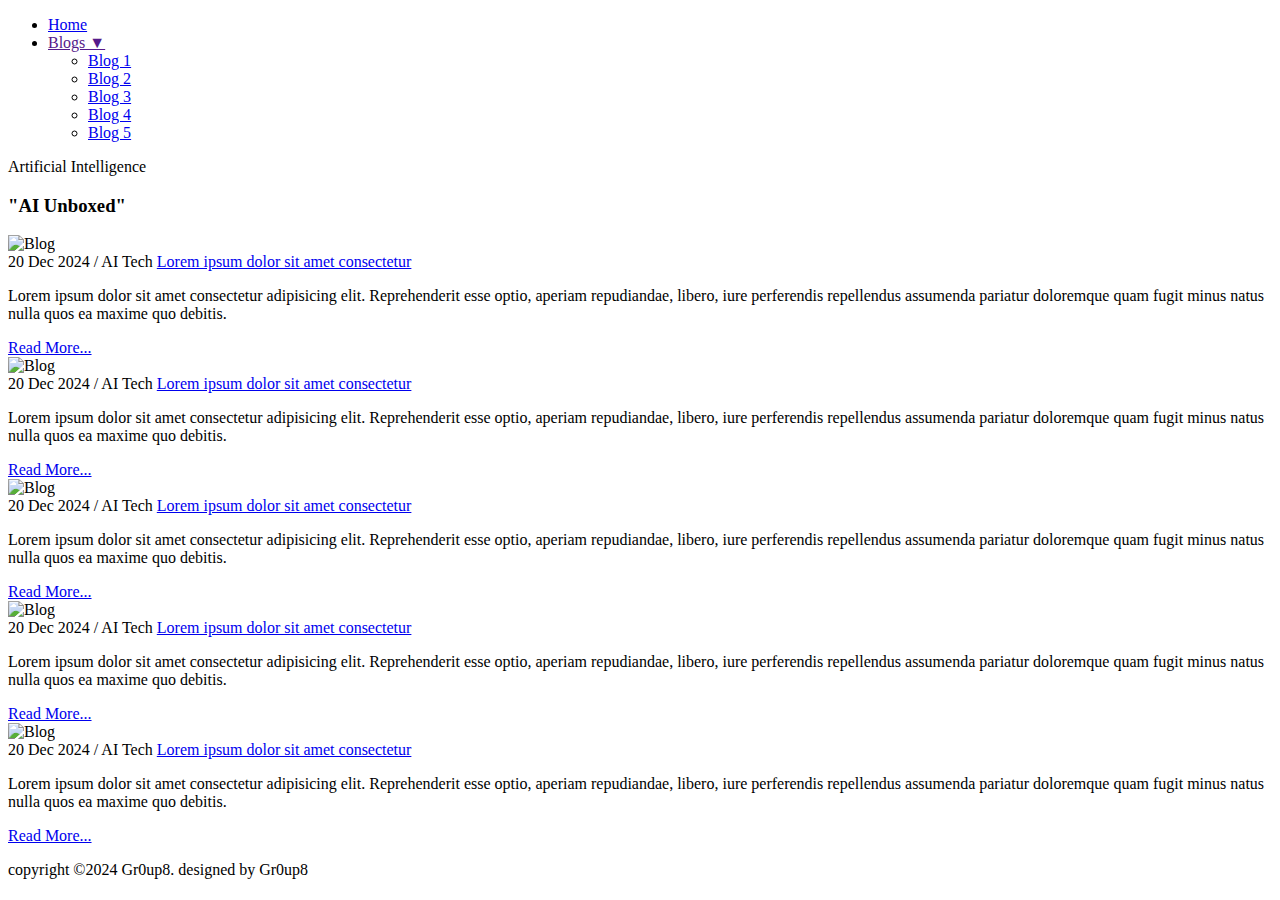
==== index.html @ 6b38f6d8 "Add files via upload" ====
<!DOCTYPE html>
<html lang="en">
<head>
    <meta charset="UTF-8">
    <meta name="viewport" content="width=device-width, initial-scale=1.0">
    <title>Blog</title>
    <link rel="stylesheet" href="css/style.css"/>

    <!-- Font -->
    <link rel="preconnect" href="https://fonts.googleapis.com">
    <link rel="preconnect" href="https://fonts.gstatic.com" crossorigin>
    <link href="https://fonts.googleapis.com/css2?family=Poppins:ital,wght@0,100;0,200;0,300;0,400;0,500;0,600;0,700;0,800;0,900;1,100;1,200;1,300;1,400;1,500;1,600;1,700;1,800;1,900&display=swap" rel="stylesheet">
</head>

<body>
<nav>
    <ul>
        <li><a href="index.html">Home</a></li>
        <li>
            <a href="">Blogs ▼</a>
            <ul class="dropdown">
                <li><a href="page1.html">Blog 1</a></li>
                <li><a href="page2.html">Blog 2</a></li>
                <li><a href="page3.html">Blog 3</a></li>
                <li><a href="page4.html">Blog 4</a></li>
                <li><a href="page5.html">Blog 5</a></li>
            </ul>
        </li>
    </ul>
</nav>

    <!-- Blog -->
    <section id="blog">

        <!-- Heading -->
        <div class="blog-heading">
            <span>Artificial Intelligence</span>
            <h3>"AI Unboxed"</h3>
        </div>

        <!-- Blog container -->
        <div class="blog-container">

            <!-- Box 1 -->
            <div class="blog-box">

                 
                <div class="blog-img">
                    <img src="img/img.jpg" alt="Blog">
                </div>

                <!-- Text -->
                <div class="blog-text">
                    <span>20 Dec 2024 / AI Tech</span>
                    <a href="page1.html" class="blog-title">Lorem ipsum dolor sit amet consectetur</a>
                    <p>Lorem ipsum dolor sit amet consectetur adipisicing elit. Reprehenderit esse optio, aperiam repudiandae, libero, iure perferendis repellendus assumenda pariatur doloremque quam fugit minus natus nulla quos ea maxime quo debitis.</p>
                    <a href="page1.html">Read More...</a>
                </div>
                
            </div>

            <!-- Box 2 -->
            <div class="blog-box">

                 
                <div class="blog-img">
                    <img src="img/img.jpg" alt="Blog">
                </div>

                <!-- Text -->
                <div class="blog-text">
                    <span>20 Dec 2024 / AI Tech</span>
                    <a href="page2.html" class="blog-title">Lorem ipsum dolor sit amet consectetur</a>
                    <p>Lorem ipsum dolor sit amet consectetur adipisicing elit. Reprehenderit esse optio, aperiam repudiandae, libero, iure perferendis repellendus assumenda pariatur doloremque quam fugit minus natus nulla quos ea maxime quo debitis.</p>
                    <a href="page2.html">Read More...</a>
                </div>
                
            </div>

            <!-- Box 3 -->
            <div class="blog-box">

                 
                <div class="blog-img">
                    <img src="img/img.jpg" alt="Blog">
                </div>

                <!-- Text -->
                <div class="blog-text">
                    <span>20 Dec 2024 / AI Tech</span>
                    <a href="page3.html" class="blog-title">Lorem ipsum dolor sit amet consectetur</a>
                    <p>Lorem ipsum dolor sit amet consectetur adipisicing elit. Reprehenderit esse optio, aperiam repudiandae, libero, iure perferendis repellendus assumenda pariatur doloremque quam fugit minus natus nulla quos ea maxime quo debitis.</p>
                    <a href="page3.html">Read More...</a>
                </div>
                
            </div>

            <!-- Box 4 -->
            <div class="blog-box">

                 
                <div class="blog-img">
                    <img src="img/img.jpg" alt="Blog">
                </div>

                <!-- Text -->
                <div class="blog-text">
                    <span>20 Dec 2024 / AI Tech</span>
                    <a href="page4.html" class="blog-title">Lorem ipsum dolor sit amet consectetur</a>
                    <p>Lorem ipsum dolor sit amet consectetur adipisicing elit. Reprehenderit esse optio, aperiam repudiandae, libero, iure perferendis repellendus assumenda pariatur doloremque quam fugit minus natus nulla quos ea maxime quo debitis.</p>
                    <a href="page4.html">Read More...</a>
                </div>
                
            </div>

            <!-- Box 5 -->
            <div class="blog-box">

                 
                <div class="blog-img">
                    <img src="img/img.jpg" alt="Blog">
                </div>

                <!-- Text -->
                <div class="blog-text">
                    <span>20 Dec 2024 / AI Tech</span>
                    <a href="page5.html" class="blog-title">Lorem ipsum dolor sit amet consectetur</a>
                    <p>Lorem ipsum dolor sit amet consectetur adipisicing elit. Reprehenderit esse optio, aperiam repudiandae, libero, iure perferendis repellendus assumenda pariatur doloremque quam fugit minus natus nulla quos ea maxime quo debitis.</p>
                    <a href="page5.html">Read More...</a>
                </div>
                
            </div>

        </div>

    </section>

    <footer>
        <div class="footer-bottom">
            <p>copyright &copy;2024 Gr0up8. designed by <span>Gr0up8</span></p>
        </div>
    </footer>
    
</body>
</html>
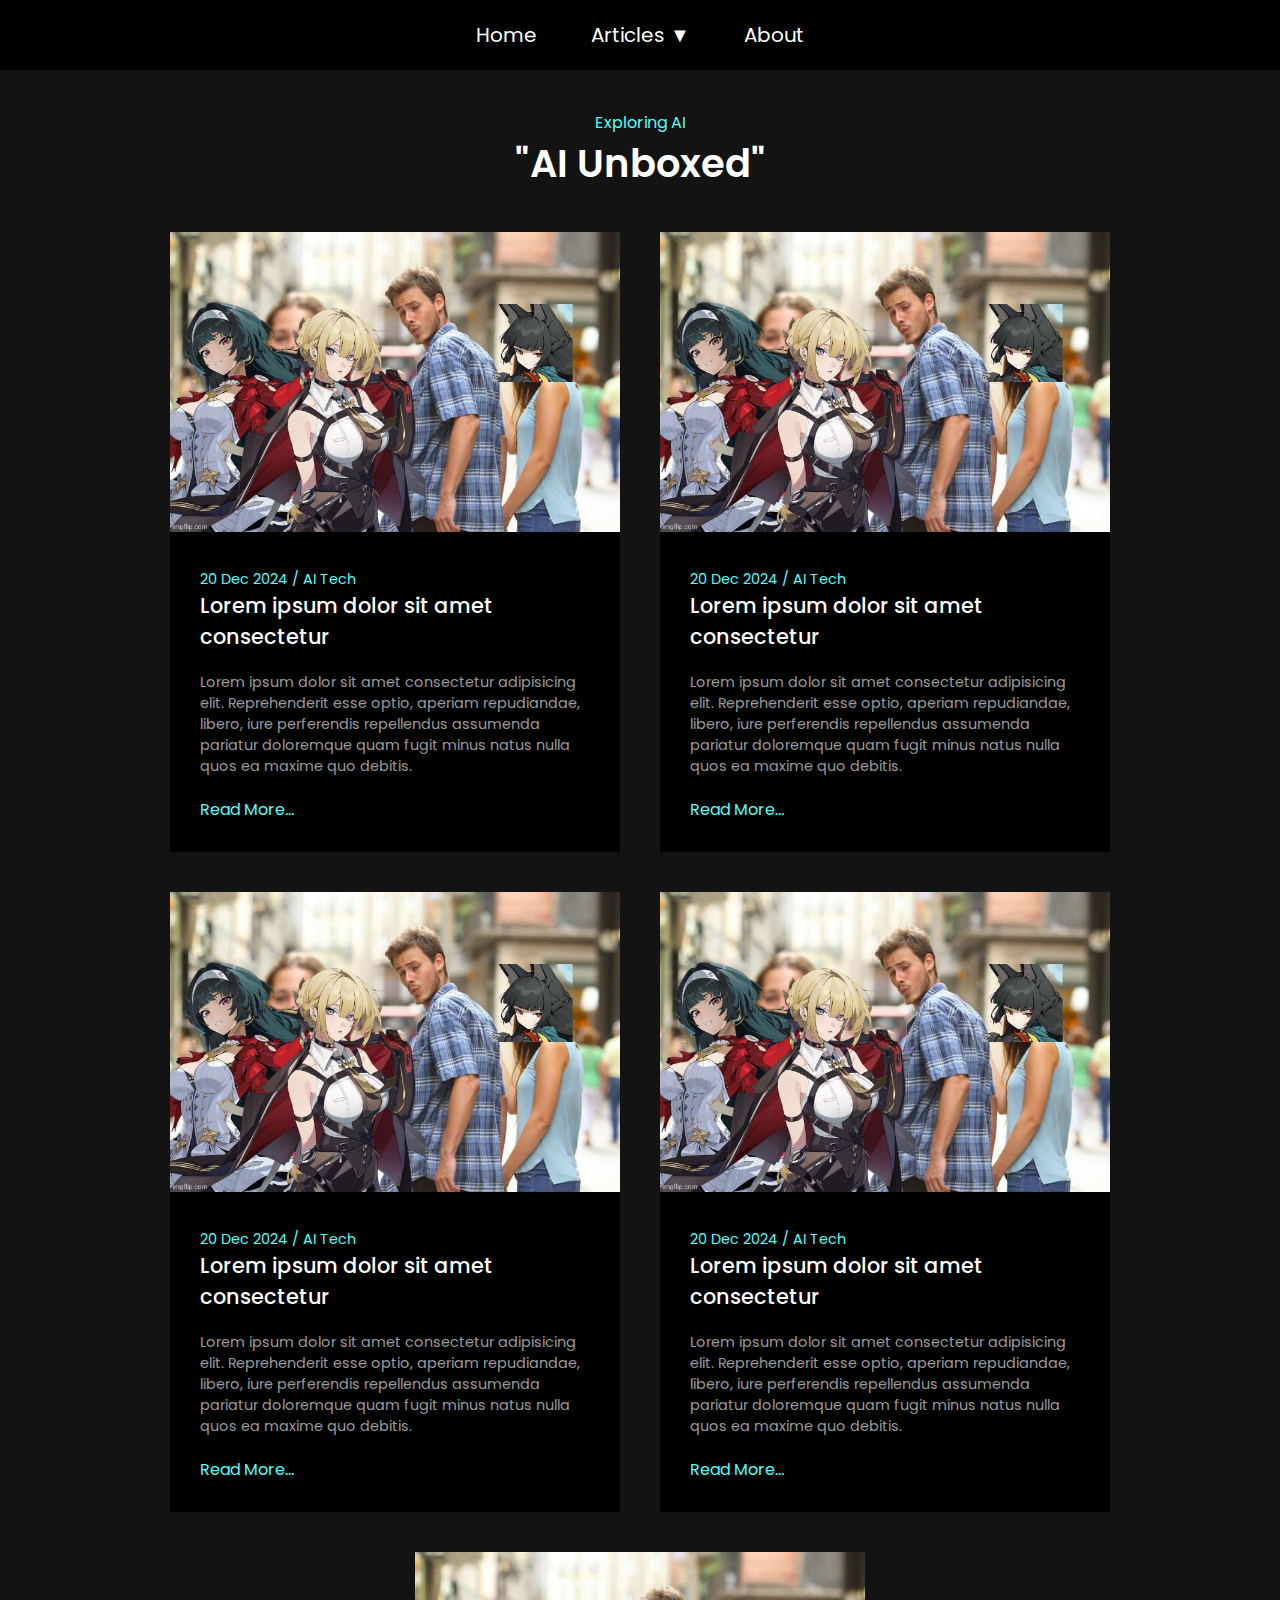
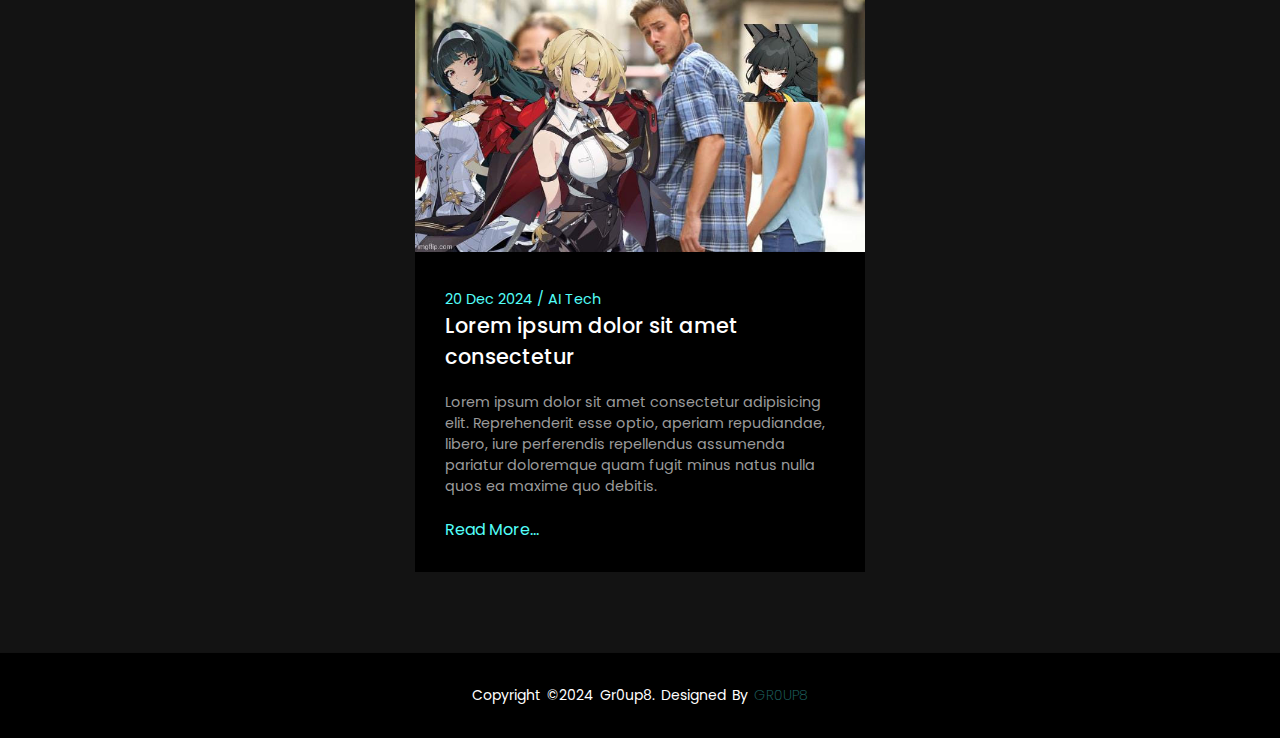
==== commit eee5a315: "Add files via upload" ====
--- a/index.html
+++ b/index.html
@@ -13,29 +13,31 @@
 </head>
 
 <body>
-<nav>
-    <ul>
-        <li><a href="index.html">Home</a></li>
-        <li>
-            <a href="">Blogs ▼</a>
-            <ul class="dropdown">
-                <li><a href="page1.html">Blog 1</a></li>
-                <li><a href="page2.html">Blog 2</a></li>
-                <li><a href="page3.html">Blog 3</a></li>
-                <li><a href="page4.html">Blog 4</a></li>
-                <li><a href="page5.html">Blog 5</a></li>
-            </ul>
-        </li>
-    </ul>
-</nav>
+    <nav>
+        <ul>
+            <li><a href="index.html">Home</a></li>
+            <li>
+                <a href="index.html">Articles ▼</a>
+                <ul class="dropdown">
+                    <li><a href="page1.html">Article 1</a></li>
+                    <li><a href="page2.html">Article 2</a></li>
+                    <li><a href="page3.html">Article 3</a></li>
+                    <li><a href="page4.html">Article 4</a></li>
+                    <li><a href="page5.html">Article 5</a></li>
+                </ul>
+            </li>
+            <li><a href="about.html">About</a></li>
+        </ul>
+    </nav>
 
     <!-- Blog -->
     <section id="blog">
 
         <!-- Heading -->
         <div class="blog-heading">
-            <span>Artificial Intelligence</span>
+            <span>Exploring AI</span>
             <h3>"AI Unboxed"</h3>
+
         </div>
 
         <!-- Blog container -->
@@ -46,7 +48,9 @@
 
                  
                 <div class="blog-img">
-                    <img src="img/img.jpg" alt="Blog">
+                    <a href="page1.html">
+                        <img src="img/img.jpg" alt="Blog">
+                    </a>
                 </div>
 
                 <!-- Text -->
@@ -64,7 +68,9 @@
 
                  
                 <div class="blog-img">
-                    <img src="img/img.jpg" alt="Blog">
+                    <a href="page2.html">
+                        <img src="img/img.jpg" alt="Blog">
+                    </a>
                 </div>
 
                 <!-- Text -->
@@ -82,7 +88,9 @@
 
                  
                 <div class="blog-img">
-                    <img src="img/img.jpg" alt="Blog">
+                    <a href="page3.html">
+                        <img src="img/img.jpg" alt="Blog">
+                    </a>
                 </div>
 
                 <!-- Text -->
@@ -100,7 +108,9 @@
 
                  
                 <div class="blog-img">
-                    <img src="img/img.jpg" alt="Blog">
+                    <a href="page4.html">
+                        <img src="img/img.jpg" alt="Blog">
+                    </a>
                 </div>
 
                 <!-- Text -->
@@ -118,7 +128,9 @@
 
                  
                 <div class="blog-img">
-                    <img src="img/img.jpg" alt="Blog">
+                    <a href="page5.html">
+                        <img src="img/img.jpg" alt="Blog">
+                    </a>
                 </div>
 
                 <!-- Text -->
--- a/css/style.css
+++ b/css/style.css
@@ -0,0 +1,297 @@
+*{
+    margin: 0;
+    padding: 0;
+    font-family: 'Poppins', sans-serif;
+    box-sizing: border-box;
+}
+
+a{
+    text-decoration: none;
+}
+
+ul {
+    list-style: none;
+    background-color: #000000;
+    display: inline-block;
+    padding: 0;
+    margin: 0;
+}
+
+nav {
+    background-color: #000000;
+    display: flex;
+    justify-content: center;
+    width: 100%;
+}
+
+ul li{
+    display: inline-block;
+    position: relative;
+}
+
+ul li a{
+    display: block;
+    padding: 20px 25px;
+    color: #fff;
+    text-decoration: none;
+    text-align: center;
+    font-size: 20px;
+    transition: color 0.3s ease;
+}
+
+ul li ul.dropdown {
+    width: 100%;
+    background: #1a1e21;
+    position: absolute;
+    z-index: 999;
+    max-height: 0;
+    overflow: hidden;
+    opacity: 0;
+    transform: translateY(-2px);
+    transition: all 0.5s ease;
+}
+
+ul li a:hover {
+    color: #f33c3c;
+    background: none;
+}
+
+ul li ul.dropdown li a:hover {
+    color: #f33c3c;
+    background: none;
+}
+
+ul li ul.dropdown li {
+    width: 100%;
+}
+
+ul li:hover ul.dropdown {
+    max-height: 500px;
+    opacity: 1;
+}
+
+body {
+    margin: 0px;
+    padding: 0px;
+    font-family: 'Poppins';
+    background-color: #131313;
+}
+
+/*-- Blog --*/
+#blog{
+    display: flex;
+    justify-content: center;
+    align-items: center;
+    flex-direction: column;
+    padding: 40px;
+    border-bottom: 1px solid rgba(0, 0, 0, 0.05);
+}
+
+.blog-heading {
+    display: flex;
+    justify-content: center;
+    align-items: center;
+    flex-direction: column;
+}
+
+.blog-heading span{
+    color: #53fff9;
+}
+
+.blog-heading h3{
+    font-size: 2.4rem;
+    color: #ffffff;
+    font-weight: 600;
+}
+
+.blog-container{
+    display: flex;
+    justify-content: center;
+    align-items: center;
+    margin: 20px 20px;
+    flex-wrap: wrap;
+}
+
+.blog-box{
+    width: 450px;
+    background-color: #000000;
+    margin: 20px;
+}
+
+.blog-img{
+    width: 100%;
+    height: auto;
+}
+
+.blog-img img{
+    width: 100%;
+    height: 100%;
+    object-fit: cover;
+    object-position: center;
+}
+
+.blog-text{
+    padding: 30px;
+    display: flex;
+    flex-direction: column;
+}
+
+.blog-text span{
+    color: #53fff9;
+    font-size: 0.9rem;
+}
+
+.blog-text .blog-title{
+    font-size: 1.3rem;
+    font-weight: 500;
+    color: #ffffff;
+}
+
+.blog-text .blog-title:hover{
+    color: #f33c3c;
+    transition: all ease 0.3s;
+}
+
+.blog-text p{
+    color: #9b9b9b;
+    font-size: 0.9rem;
+    display: -webkit-box;
+    -webkit-line-clamp: 3;
+    -webkit-box-orient: horizontal;
+    overflow: hidden;
+    text-overflow: ellipsis;
+    margin: 20px 0px;
+}
+
+.blog-text a{
+    color: #53fff9;   
+}
+
+.blog-text a:hover{
+    color: #f33c3c;
+    transition: all ease 0.3s;
+}
+
+/* Footer */
+
+.footer-bottom{
+    background: #000000;
+    width: 100vw;
+    padding: 20px 0;
+    text-align: center;
+    color: white;
+}
+
+.footer-bottom p{
+    font-size: 14px;
+    word-spacing: 2px;
+    text-transform: capitalize;
+    padding: 12px 0;
+}
+
+.footer-bottom span{
+    text-transform: uppercase;
+    opacity: .4;
+    font-weight: 200;
+    color: #53fff9;
+}
+
+@media screen and (max-width: 768px) {
+    .blog-container {
+        margin: 10px 10px;
+    }
+
+    .blog-box {
+        width: 100%;
+        max-width: 550px;
+        margin: 15px 10px;
+    }
+
+    .blog-heading h3 {
+        font-size: 2rem;
+    }
+
+    nav ul li a {
+        padding: 15px 20px;
+        font-size: 18px;
+    }
+}
+
+@media screen and (max-width: 480px) {
+    nav {
+        position: relative;
+    }
+
+    nav ul {
+        width: 100%;
+    }
+
+    nav ul li {
+        display: block;
+        width: 100%;
+    }
+
+    nav ul li a {
+        padding: 15px;
+        font-size: 16px;
+    }
+
+    ul li ul.dropdown {
+        position: static;
+        width: 100%;
+        background: #2a2e31;
+    }
+
+    .blog-heading h3 {
+        font-size: 1.6rem;
+        text-align: center;
+    }
+
+    .blog-box {
+        margin: 15px 0;
+    }
+
+    .blog-text {
+        padding: 20px;
+    }
+
+    .blog-text .blog-title {
+        font-size: 1.1rem;
+    }
+
+    .blog-text p {
+        font-size: 0.85rem;
+        margin: 15px 0px;
+    }
+
+    #blog {
+        padding: 20px;
+    }
+
+    .footer-bottom {
+        padding: 15px 10px;
+    }
+
+    .footer-bottom p {
+        font-size: 12px;
+    }
+}
+
+@media screen and (max-width: 320px) {
+    .blog-heading h3 {
+        font-size: 1.4rem;
+    }
+
+    .blog-text {
+        padding: 15px;
+    }
+
+    .blog-text .blog-title {
+        font-size: 1rem;
+    }
+
+    nav ul li a {
+        padding: 12px;
+        font-size: 14px;
+    }
+}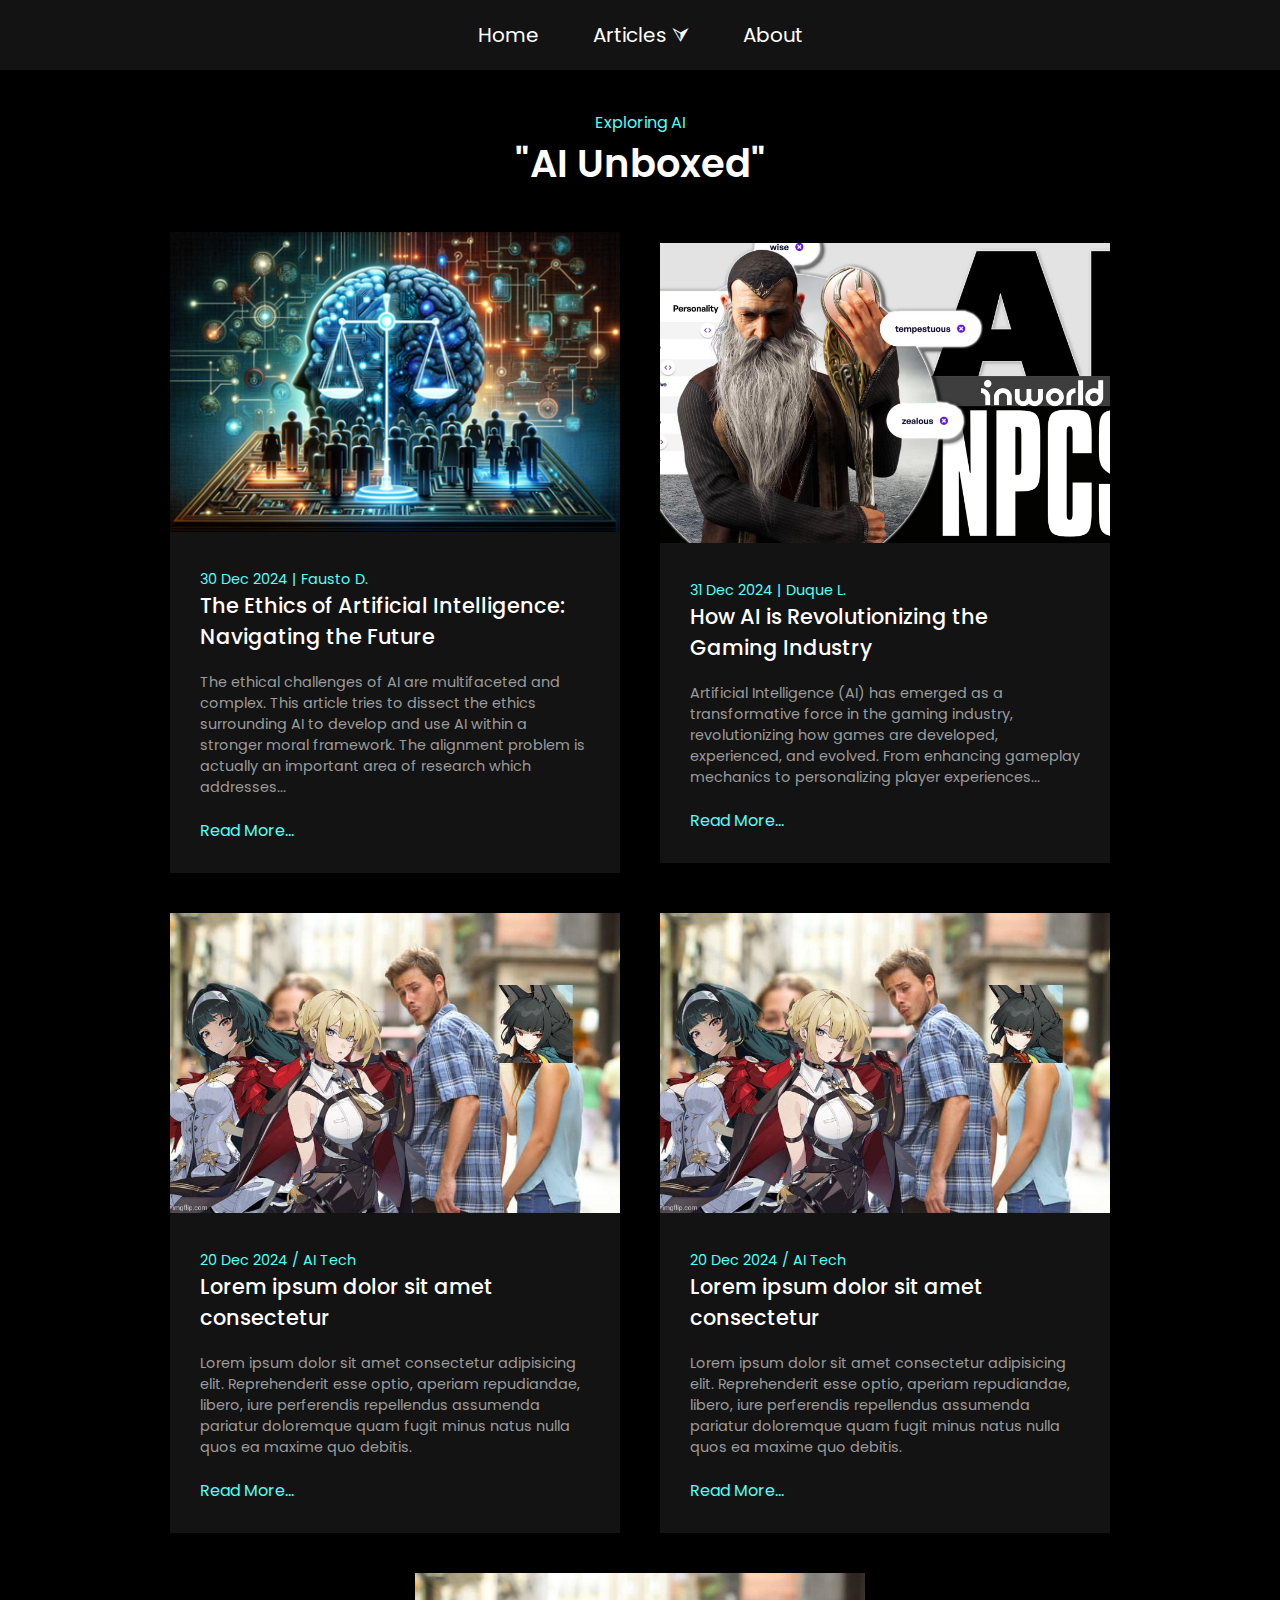
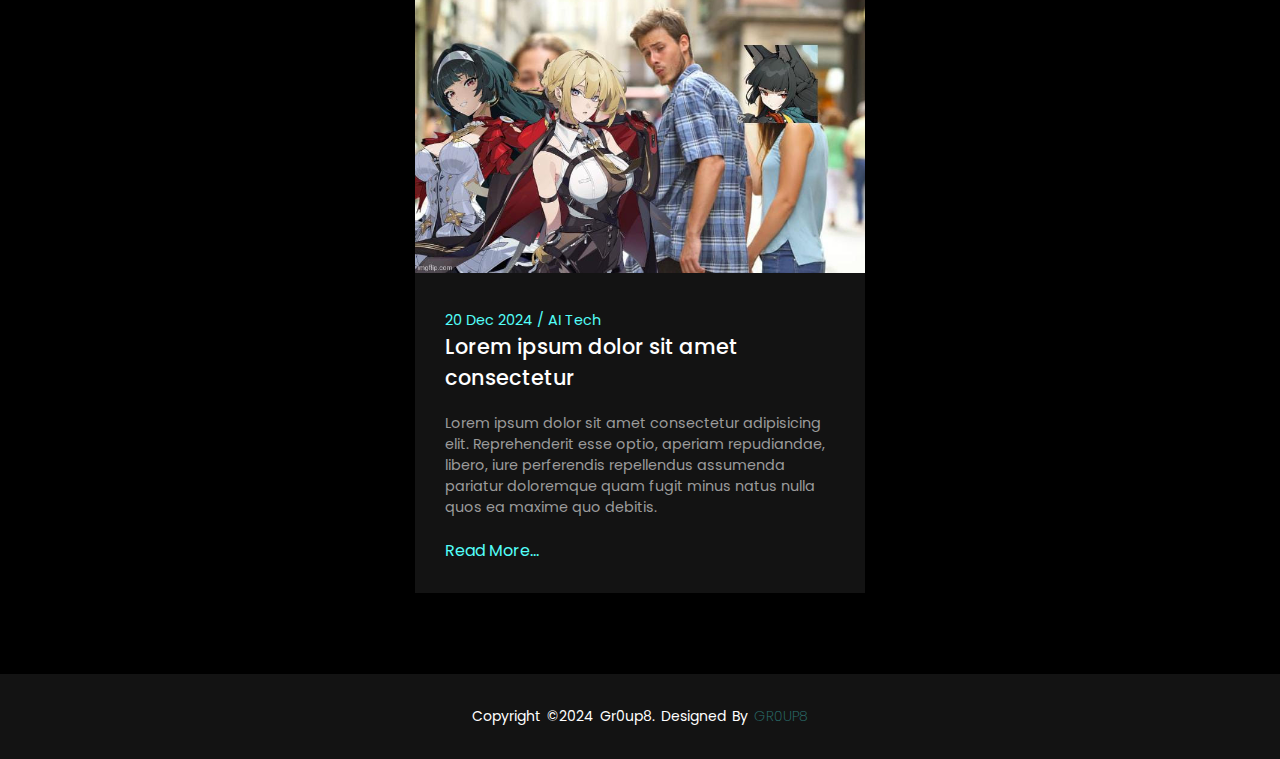
==== commit bd4b10b0: "Add files via upload" ====
--- a/index.html
+++ b/index.html
@@ -3,9 +3,9 @@
 <head>
     <meta charset="UTF-8">
     <meta name="viewport" content="width=device-width, initial-scale=1.0">
-    <title>Blog</title>
+    <title>AI - Unboxed</title>
     <link rel="stylesheet" href="css/style.css"/>
-
+    <link rel="shortcut icon" href="img/icon.png"/>
     <!-- Font -->
     <link rel="preconnect" href="https://fonts.googleapis.com">
     <link rel="preconnect" href="https://fonts.gstatic.com" crossorigin>
@@ -17,7 +17,7 @@
         <ul>
             <li><a href="index.html">Home</a></li>
             <li>
-                <a href="index.html">Articles ▼</a>
+                <a href="index.html">Articles ⮛</a>
                 <ul class="dropdown">
                     <li><a href="page1.html">Article 1</a></li>
                     <li><a href="page2.html">Article 2</a></li>
@@ -49,15 +49,15 @@
                  
                 <div class="blog-img">
                     <a href="page1.html">
-                        <img src="img/img.jpg" alt="Blog">
+                        <img src="img/Picture1.png" alt="Blog">
                     </a>
                 </div>
 
                 <!-- Text -->
                 <div class="blog-text">
-                    <span>20 Dec 2024 / AI Tech</span>
-                    <a href="page1.html" class="blog-title">Lorem ipsum dolor sit amet consectetur</a>
-                    <p>Lorem ipsum dolor sit amet consectetur adipisicing elit. Reprehenderit esse optio, aperiam repudiandae, libero, iure perferendis repellendus assumenda pariatur doloremque quam fugit minus natus nulla quos ea maxime quo debitis.</p>
+                    <span>30 Dec 2024 | Fausto D.</span>
+                    <a href="page1.html" class="blog-title">The Ethics of Artificial Intelligence: Navigating the Future</a>
+                    <p>The ethical challenges of AI are multifaceted and complex. This article tries to dissect the ethics surrounding AI to develop and use AI within a stronger moral framework. The alignment problem is actually an important area of research which addresses...</p>
                     <a href="page1.html">Read More...</a>
                 </div>
                 
@@ -69,15 +69,15 @@
                  
                 <div class="blog-img">
                     <a href="page2.html">
-                        <img src="img/img.jpg" alt="Blog">
+                        <img src="img/page2.jpg" alt="Blog">
                     </a>
                 </div>
 
                 <!-- Text -->
                 <div class="blog-text">
-                    <span>20 Dec 2024 / AI Tech</span>
-                    <a href="page2.html" class="blog-title">Lorem ipsum dolor sit amet consectetur</a>
-                    <p>Lorem ipsum dolor sit amet consectetur adipisicing elit. Reprehenderit esse optio, aperiam repudiandae, libero, iure perferendis repellendus assumenda pariatur doloremque quam fugit minus natus nulla quos ea maxime quo debitis.</p>
+                    <span>31 Dec 2024 | Duque L.</span>
+                    <a href="page2.html" class="blog-title">How AI is Revolutionizing the Gaming Industry</a>
+                    <p>Artificial Intelligence (AI) has emerged as a transformative force in the gaming industry, revolutionizing how games are developed, experienced, and evolved. From enhancing gameplay mechanics to personalizing player experiences...</p>
                     <a href="page2.html">Read More...</a>
                 </div>
                 
--- a/css/style.css
+++ b/css/style.css
@@ -11,14 +11,14 @@
 
 ul {
     list-style: none;
-    background-color: #000000;
+    background-color: #131313;
     display: inline-block;
     padding: 0;
     margin: 0;
 }
 
 nav {
-    background-color: #000000;
+    background-color: #131313;
     display: flex;
     justify-content: center;
     width: 100%;
@@ -74,7 +74,7 @@
     margin: 0px;
     padding: 0px;
     font-family: 'Poppins';
-    background-color: #131313;
+    background-color: #000000;
 }
 
 /*-- Blog --*/
@@ -114,7 +114,7 @@
 
 .blog-box{
     width: 450px;
-    background-color: #000000;
+    background-color: #131313;
     margin: 20px;
 }
 
@@ -125,9 +125,14 @@
 
 .blog-img img{
     width: 100%;
-    height: 100%;
+    height: 300px;
     object-fit: cover;
     object-position: center;
+    transition: transform 0.3s ease;
+}
+
+.blog-img img:hover{
+    transform: scale(1.1);
 }
 
 .blog-text{
@@ -155,9 +160,6 @@
 .blog-text p{
     color: #9b9b9b;
     font-size: 0.9rem;
-    display: -webkit-box;
-    -webkit-line-clamp: 3;
-    -webkit-box-orient: horizontal;
     overflow: hidden;
     text-overflow: ellipsis;
     margin: 20px 0px;
@@ -172,10 +174,39 @@
     transition: all ease 0.3s;
 }
 
+/* About */
+
+.about-section {
+    max-width: 800px;
+    margin: 0 auto;
+    padding: 40px 20px;
+    color: #ffffff;
+    min-height: calc(100vh - 150px);
+}
+
+.about-section h1 {
+    color: #ffffff;
+    font-size: 2.4rem;
+    margin-bottom: 30px;
+    text-align: center;
+}
+
+.about-section p {
+    color: #9b9b9b;
+    font-size: 1.1rem;
+    line-height: 1.8;
+    margin-bottom: 20px;
+}
+
+.highlight {
+    color: #53fff9;
+    font-weight: 500;
+}
+
 /* Footer */
 
 .footer-bottom{
-    background: #000000;
+    background: #131313;
     width: 100vw;
     padding: 20px 0;
     text-align: center;
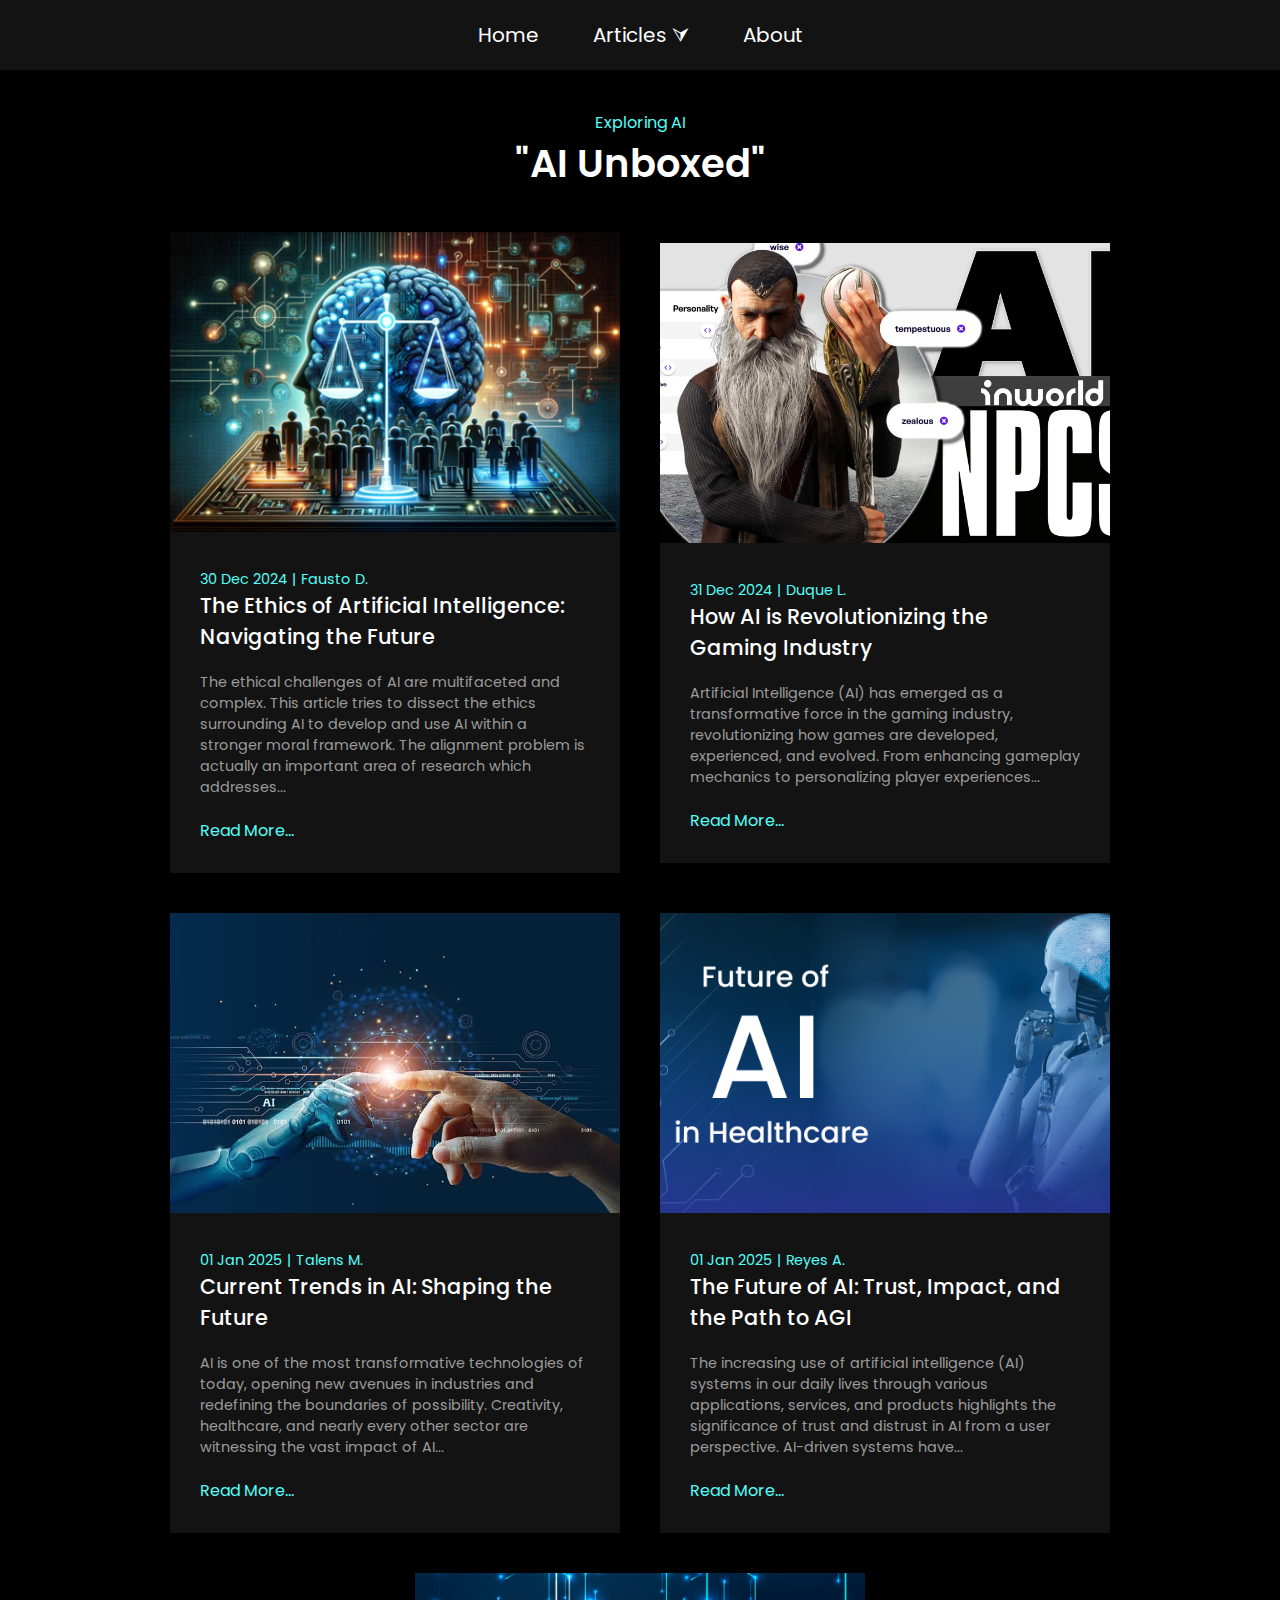
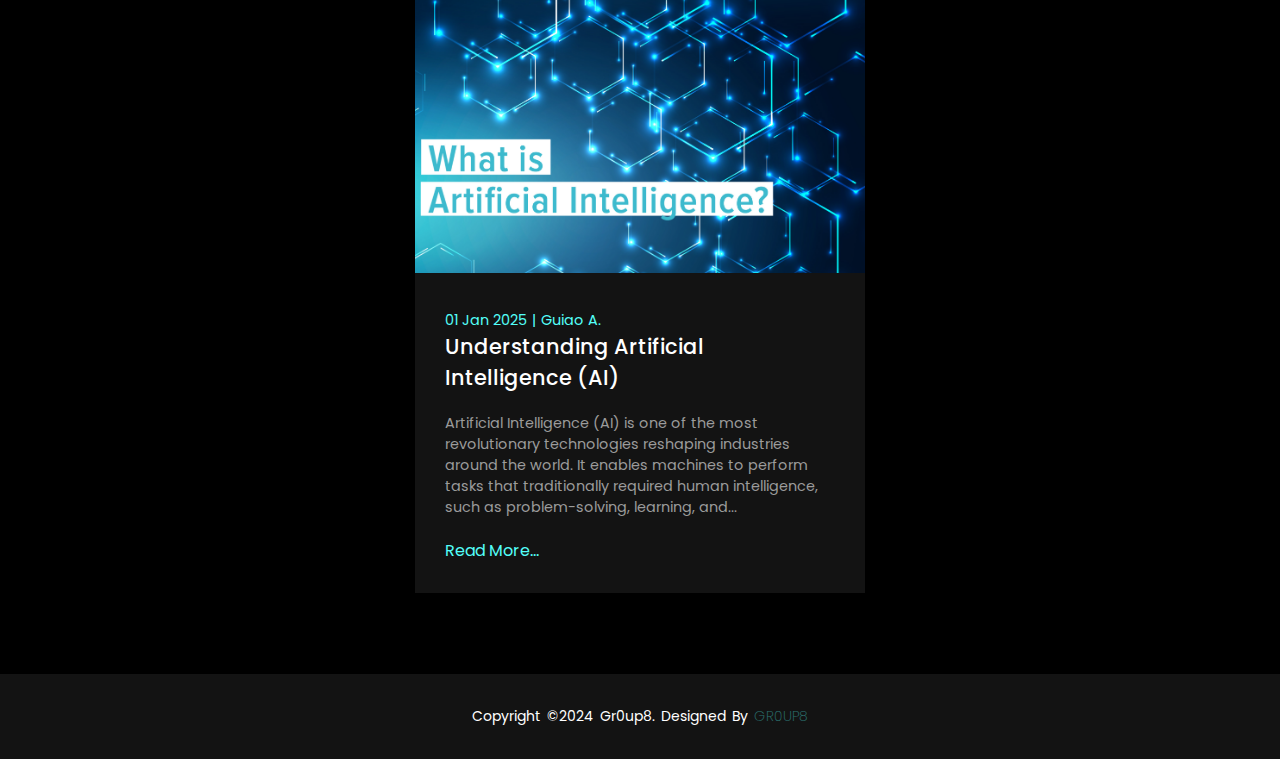
==== commit 128e45ef: "Add files via upload" ====
--- a/index.html
+++ b/index.html
@@ -89,15 +89,15 @@
                  
                 <div class="blog-img">
                     <a href="page3.html">
-                        <img src="img/img.jpg" alt="Blog">
+                        <img src="img/pg3.jpg" alt="Blog">
                     </a>
                 </div>
 
                 <!-- Text -->
                 <div class="blog-text">
-                    <span>20 Dec 2024 / AI Tech</span>
-                    <a href="page3.html" class="blog-title">Lorem ipsum dolor sit amet consectetur</a>
-                    <p>Lorem ipsum dolor sit amet consectetur adipisicing elit. Reprehenderit esse optio, aperiam repudiandae, libero, iure perferendis repellendus assumenda pariatur doloremque quam fugit minus natus nulla quos ea maxime quo debitis.</p>
+                    <span>01 Jan 2025 | Talens M.</span>
+                    <a href="page3.html" class="blog-title">Current Trends in AI: Shaping the Future</a>
+                    <p>AI is one of the most transformative technologies of today, opening new avenues in industries and redefining the boundaries of possibility. Creativity, healthcare, and nearly every other sector are witnessing the vast impact of AI...</p>
                     <a href="page3.html">Read More...</a>
                 </div>
                 
@@ -109,15 +109,15 @@
                  
                 <div class="blog-img">
                     <a href="page4.html">
-                        <img src="img/img.jpg" alt="Blog">
+                        <img src="img/pg4.png" alt="Blog">
                     </a>
                 </div>
 
                 <!-- Text -->
                 <div class="blog-text">
-                    <span>20 Dec 2024 / AI Tech</span>
-                    <a href="page4.html" class="blog-title">Lorem ipsum dolor sit amet consectetur</a>
-                    <p>Lorem ipsum dolor sit amet consectetur adipisicing elit. Reprehenderit esse optio, aperiam repudiandae, libero, iure perferendis repellendus assumenda pariatur doloremque quam fugit minus natus nulla quos ea maxime quo debitis.</p>
+                    <span>01 Jan 2025 | Reyes A.</span>
+                    <a href="page4.html" class="blog-title">The Future of AI: Trust, Impact, and the Path to AGI</a>
+                    <p>The increasing use of artificial intelligence (AI) systems in our daily lives through various applications, services, and products highlights the significance of trust and distrust in AI from a user perspective. AI-driven systems have...</p>
                     <a href="page4.html">Read More...</a>
                 </div>
                 
@@ -129,15 +129,15 @@
                  
                 <div class="blog-img">
                     <a href="page5.html">
-                        <img src="img/img.jpg" alt="Blog">
+                        <img src="img/pg5.jpg" alt="Blog">
                     </a>
                 </div>
 
                 <!-- Text -->
                 <div class="blog-text">
-                    <span>20 Dec 2024 / AI Tech</span>
-                    <a href="page5.html" class="blog-title">Lorem ipsum dolor sit amet consectetur</a>
-                    <p>Lorem ipsum dolor sit amet consectetur adipisicing elit. Reprehenderit esse optio, aperiam repudiandae, libero, iure perferendis repellendus assumenda pariatur doloremque quam fugit minus natus nulla quos ea maxime quo debitis.</p>
+                    <span>01 Jan 2025 | Guiao A.</span>
+                    <a href="page5.html" class="blog-title">Understanding Artificial Intelligence (AI)</a>
+                    <p>Artificial Intelligence (AI) is one of the most revolutionary technologies reshaping industries around the world. It enables machines to perform tasks that traditionally required human intelligence, such as problem-solving, learning, and...</p>
                     <a href="page5.html">Read More...</a>
                 </div>
                 
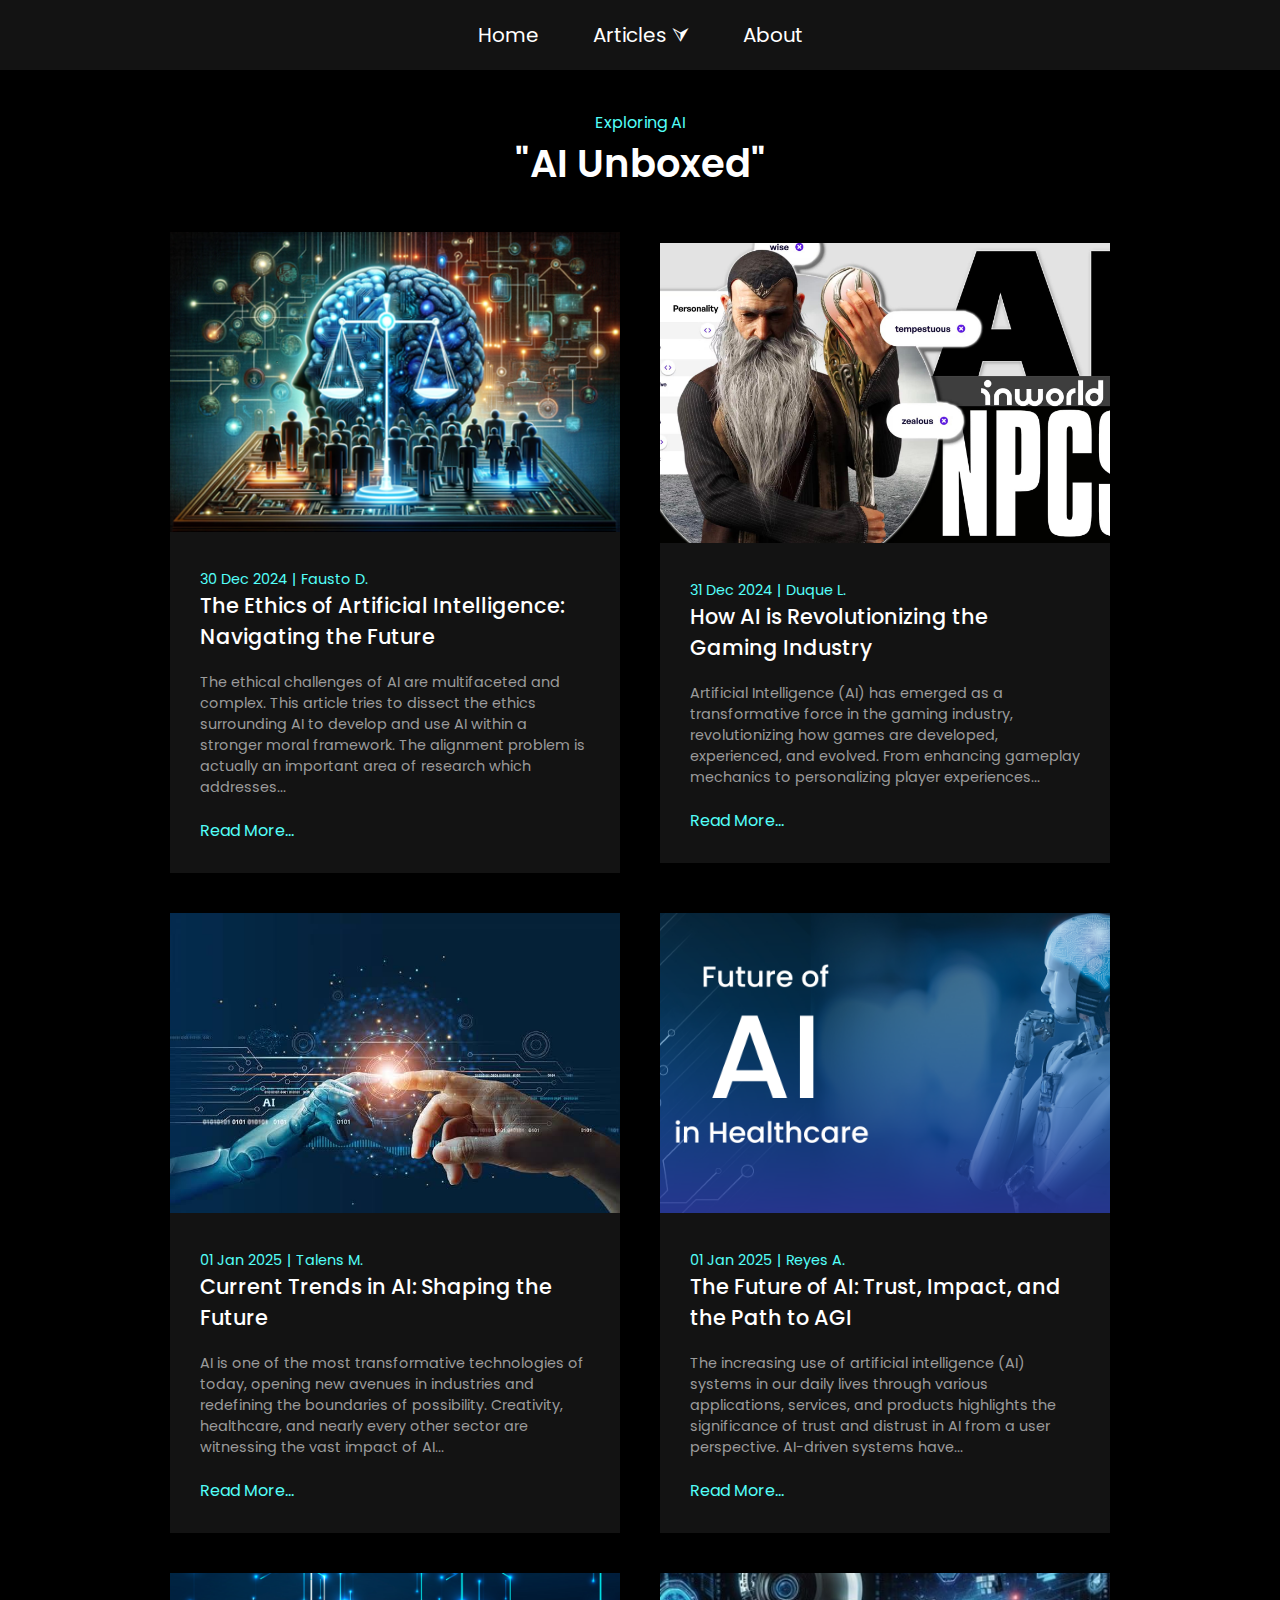
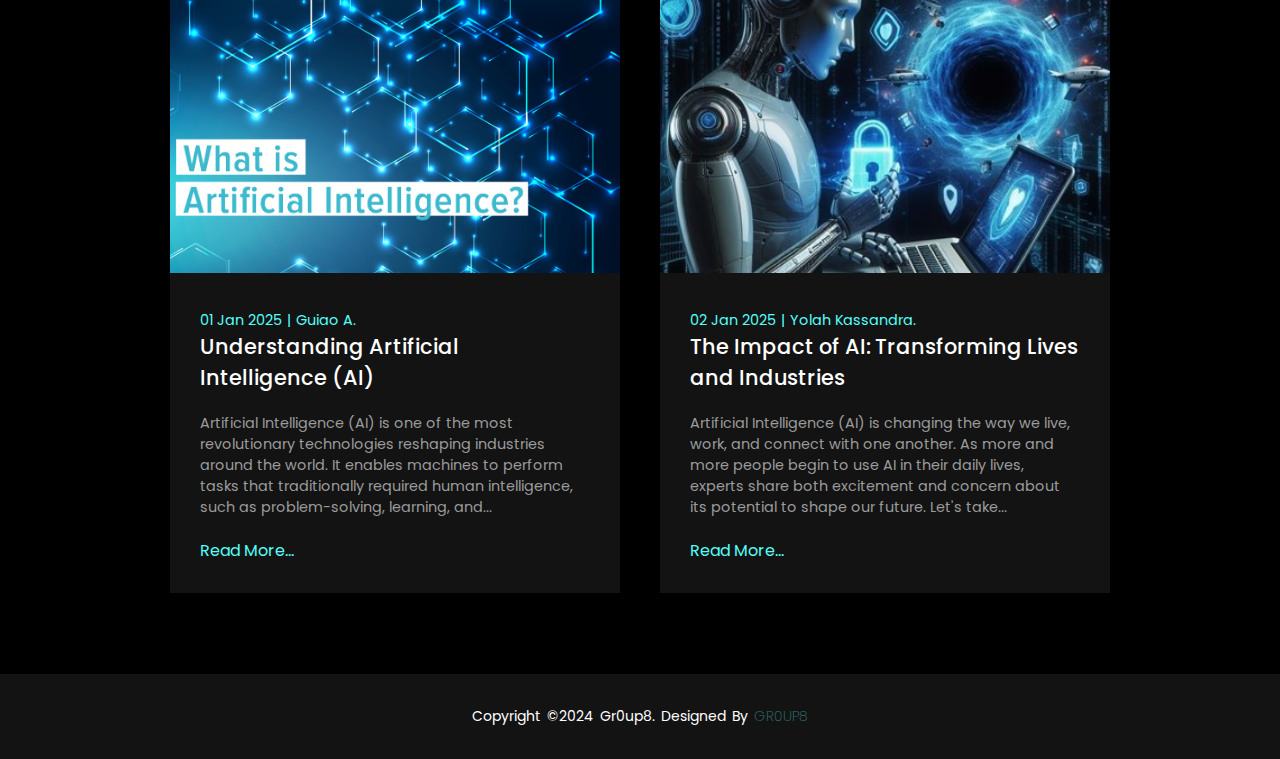
==== commit c2adaf42: "Add files via upload" ====
--- a/index.html
+++ b/index.html
@@ -24,6 +24,7 @@
                     <li><a href="page3.html">Article 3</a></li>
                     <li><a href="page4.html">Article 4</a></li>
                     <li><a href="page5.html">Article 5</a></li>
+                    <li><a href="page6.html">Article 6</a></li>
                 </ul>
             </li>
             <li><a href="about.html">About</a></li>
@@ -143,6 +144,26 @@
                 
             </div>
 
+            <!-- Box 6 -->
+            <div class="blog-box">
+
+                 
+                <div class="blog-img">
+                    <a href="page6.html">
+                        <img src="img/pg6.jpg" alt="Blog">
+                    </a>
+                </div>
+
+                <!-- Text -->
+                <div class="blog-text">
+                    <span>02 Jan 2025 | Yolah Kassandra.</span>
+                    <a href="page6.html" class="blog-title">The Impact of AI: Transforming Lives and Industries</a>
+                    <p>Artificial Intelligence (AI) is changing the way we live, work, and connect with one another. As more and more people begin to use AI in their daily lives, experts share both excitement and concern about its potential to shape our future. Let's take...</p>
+                    <a href="page6.html">Read More...</a>
+                </div>
+                
+            </div>
+
         </div>
 
     </section>
